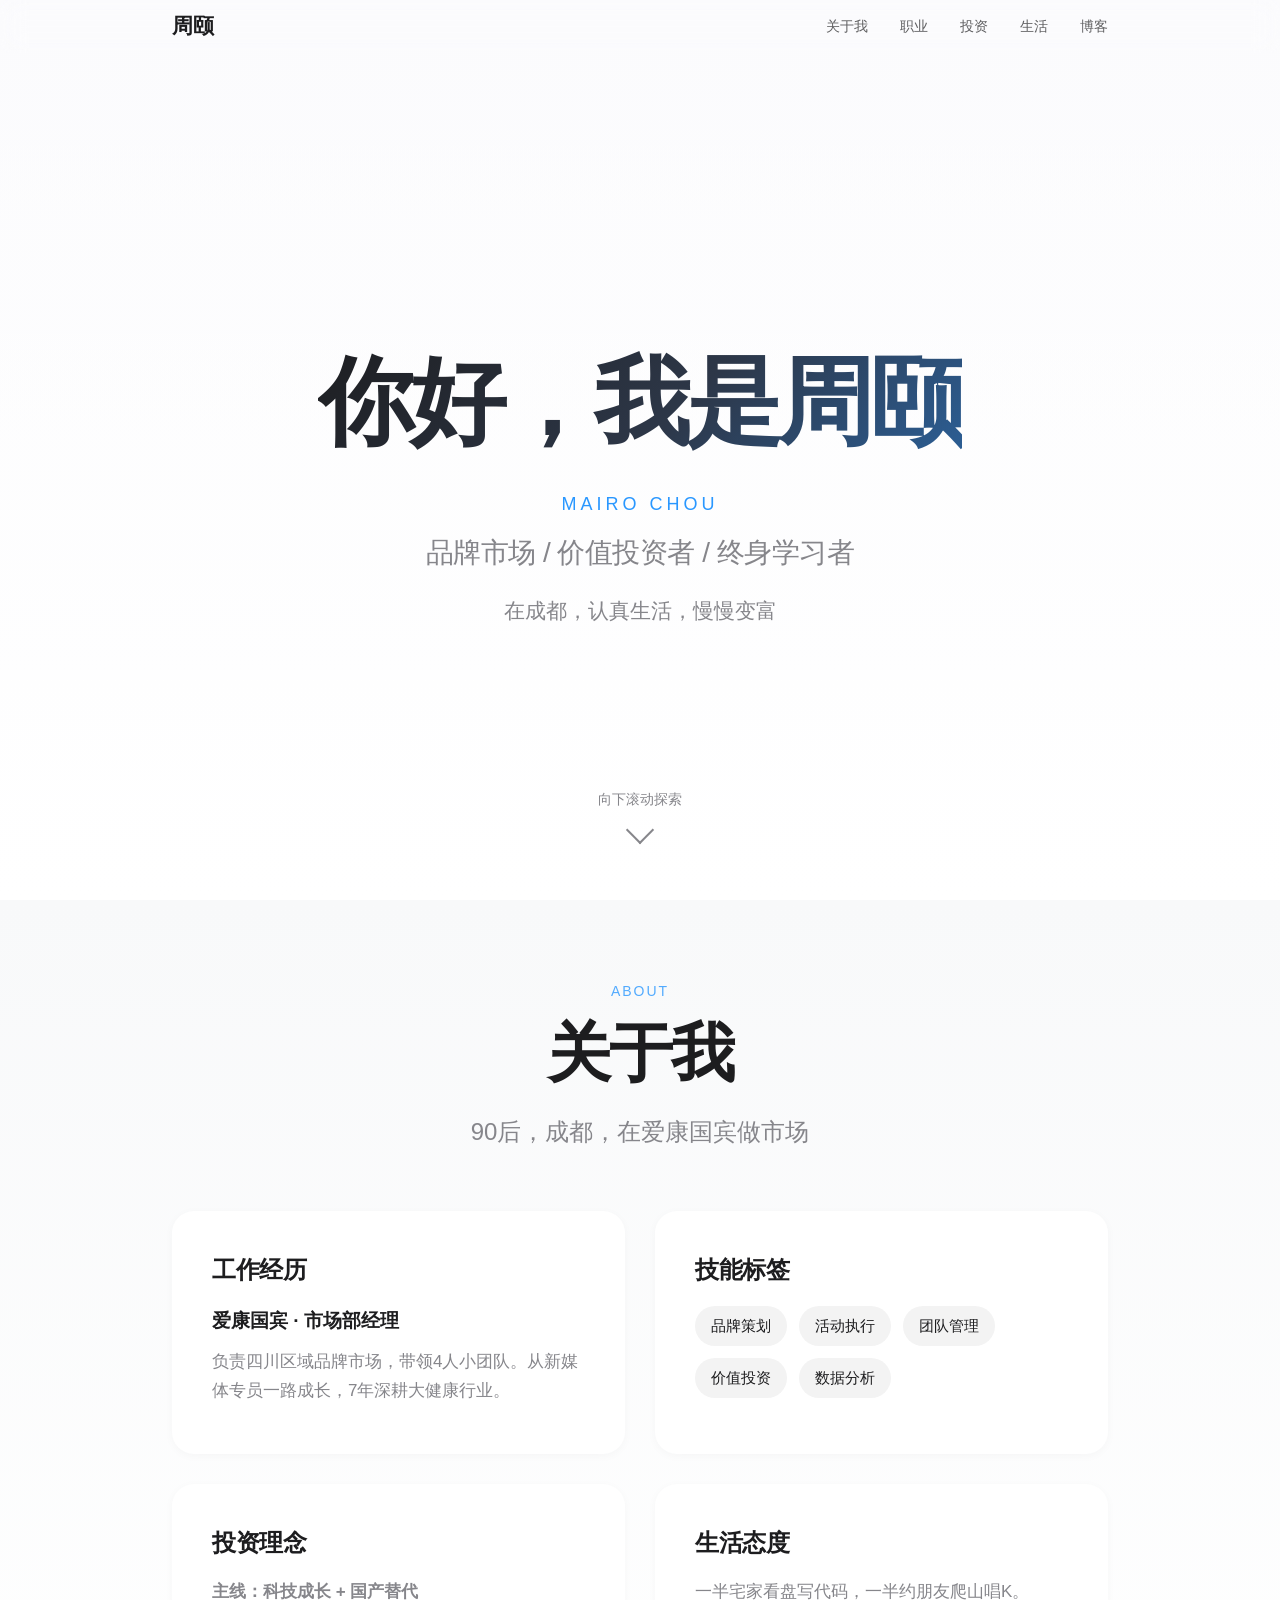
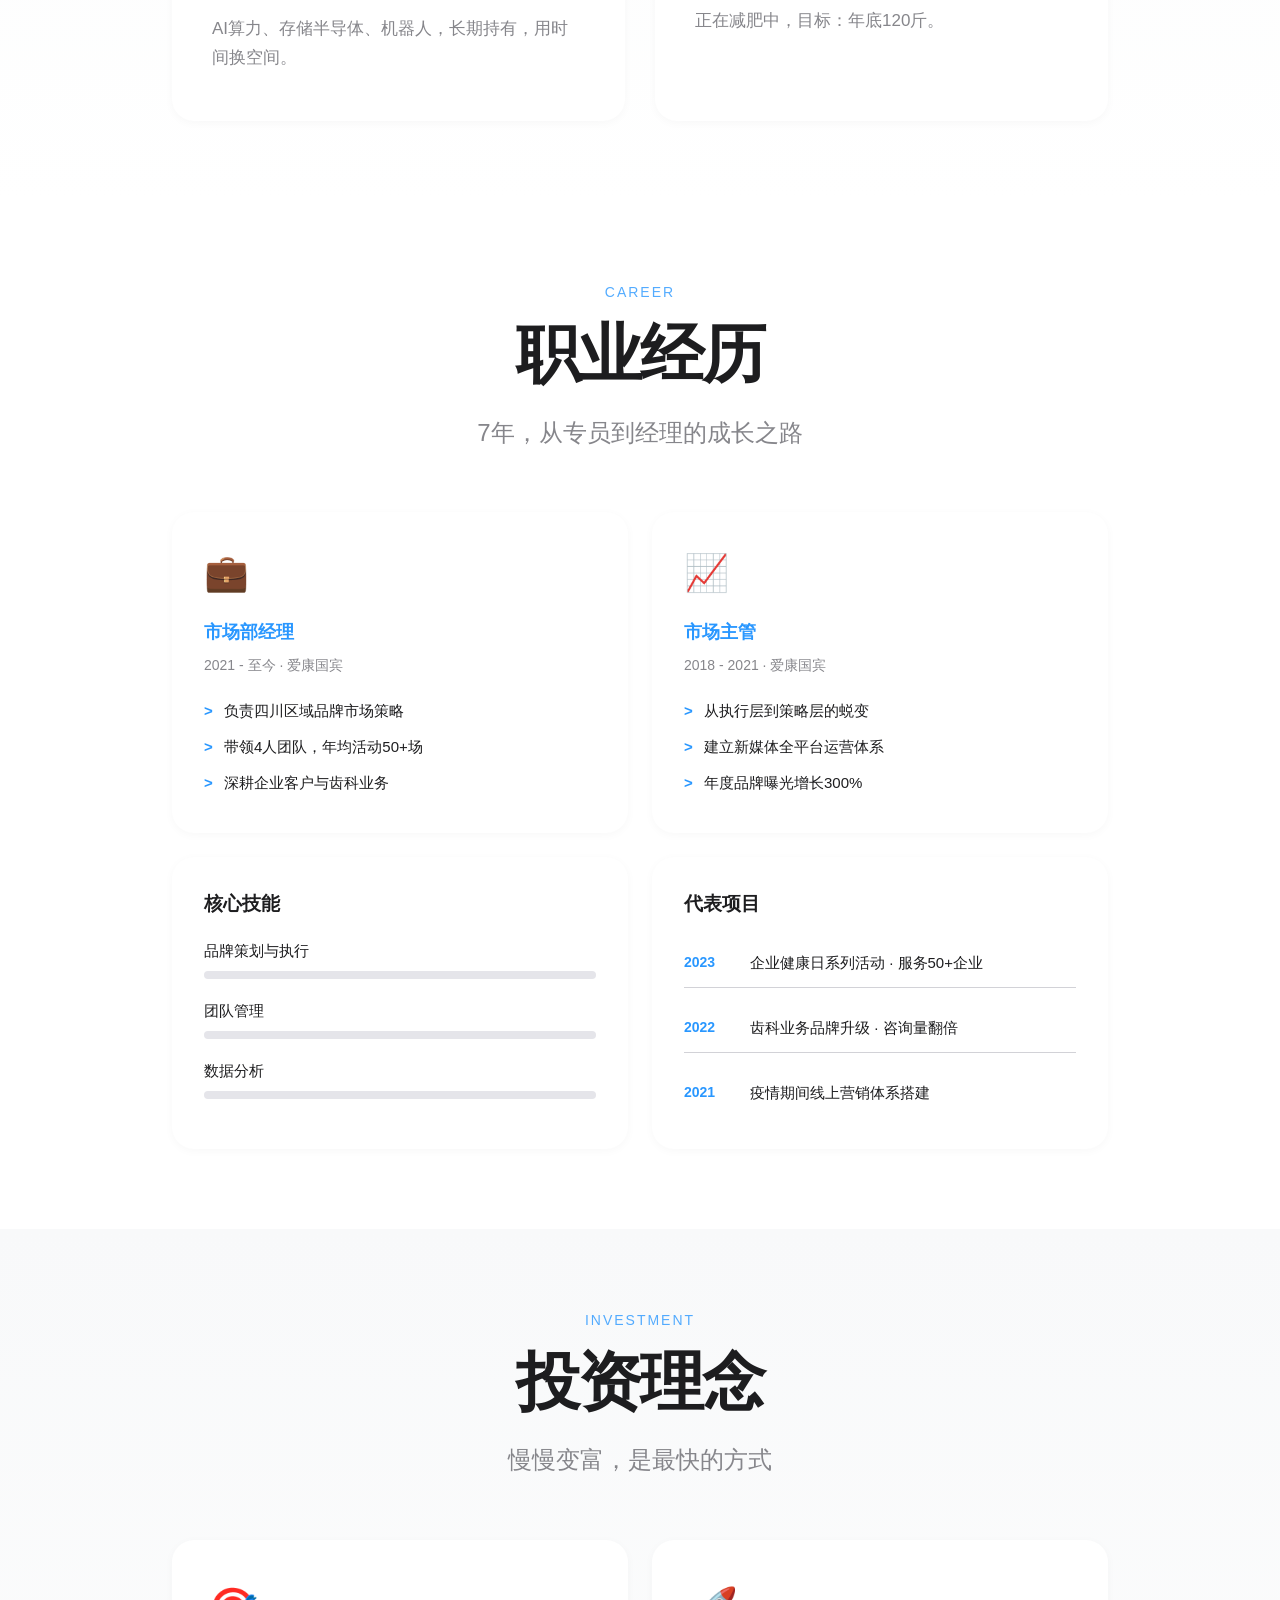
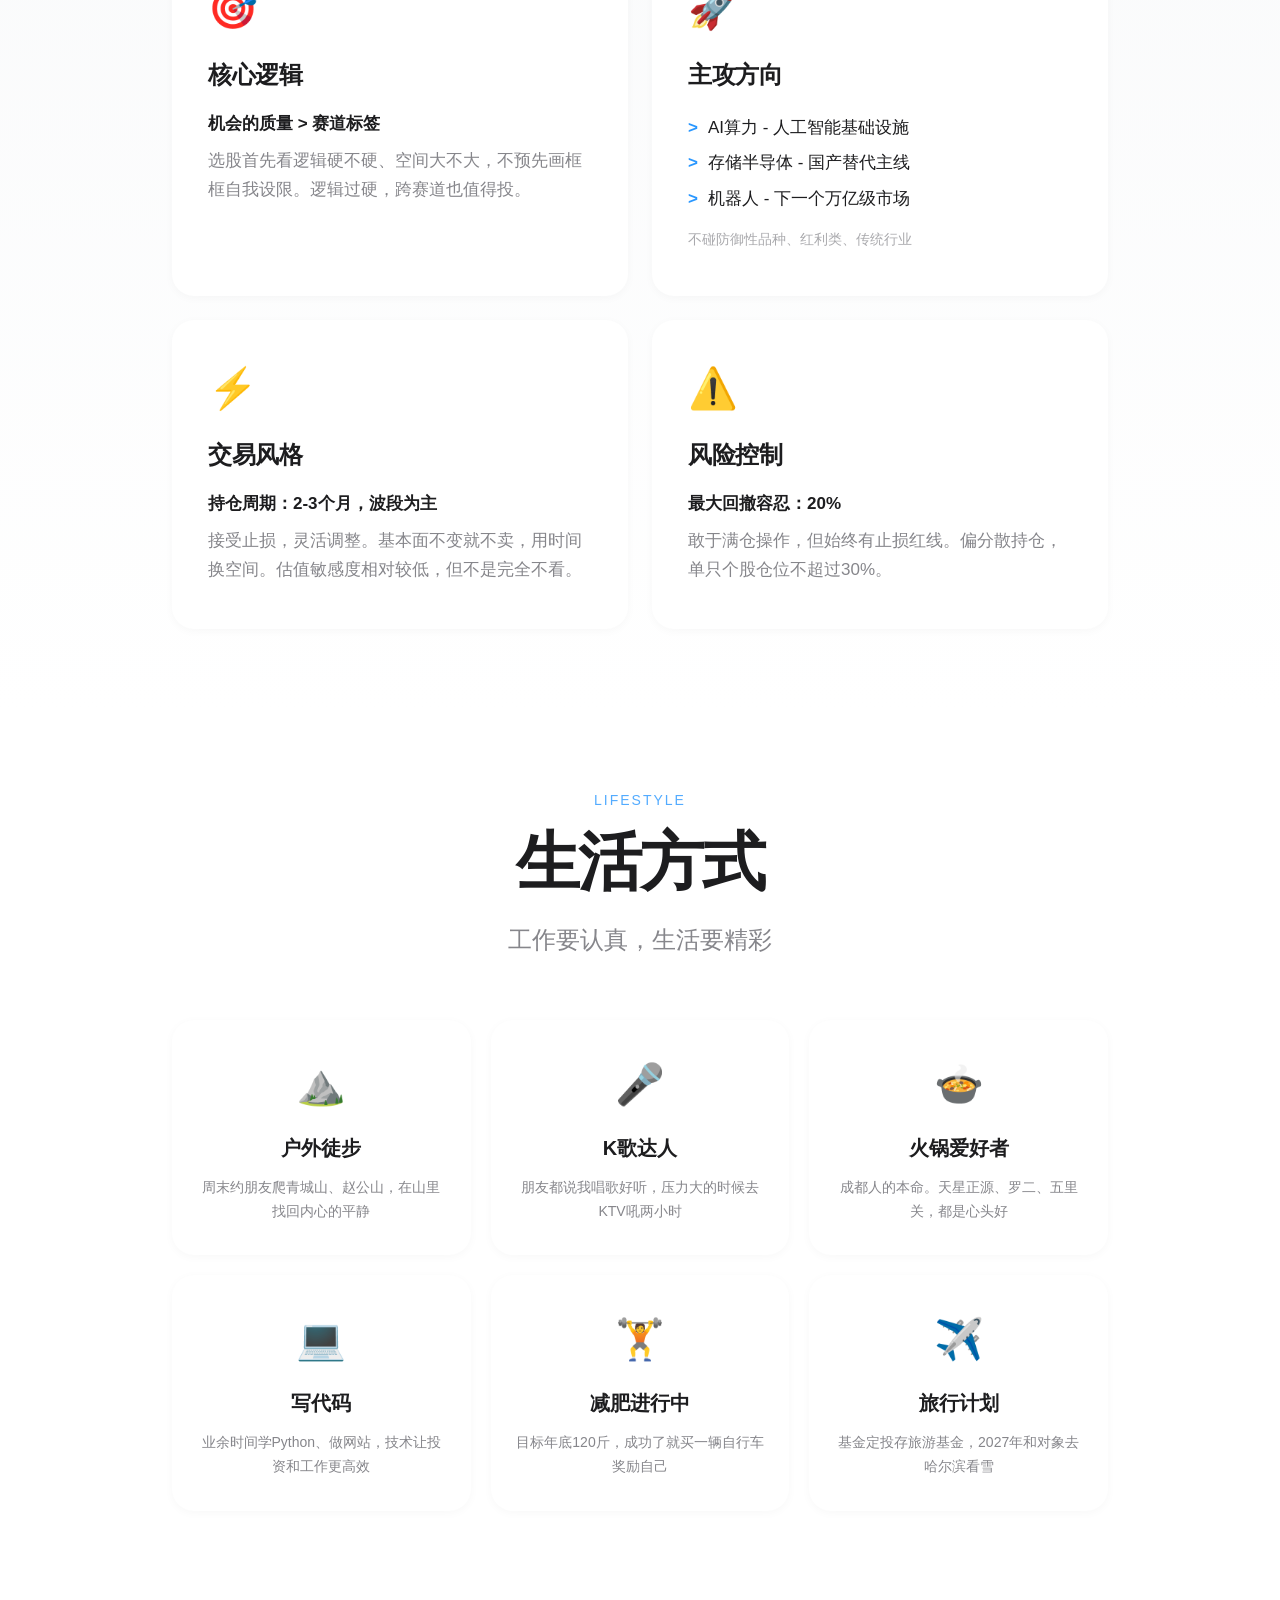
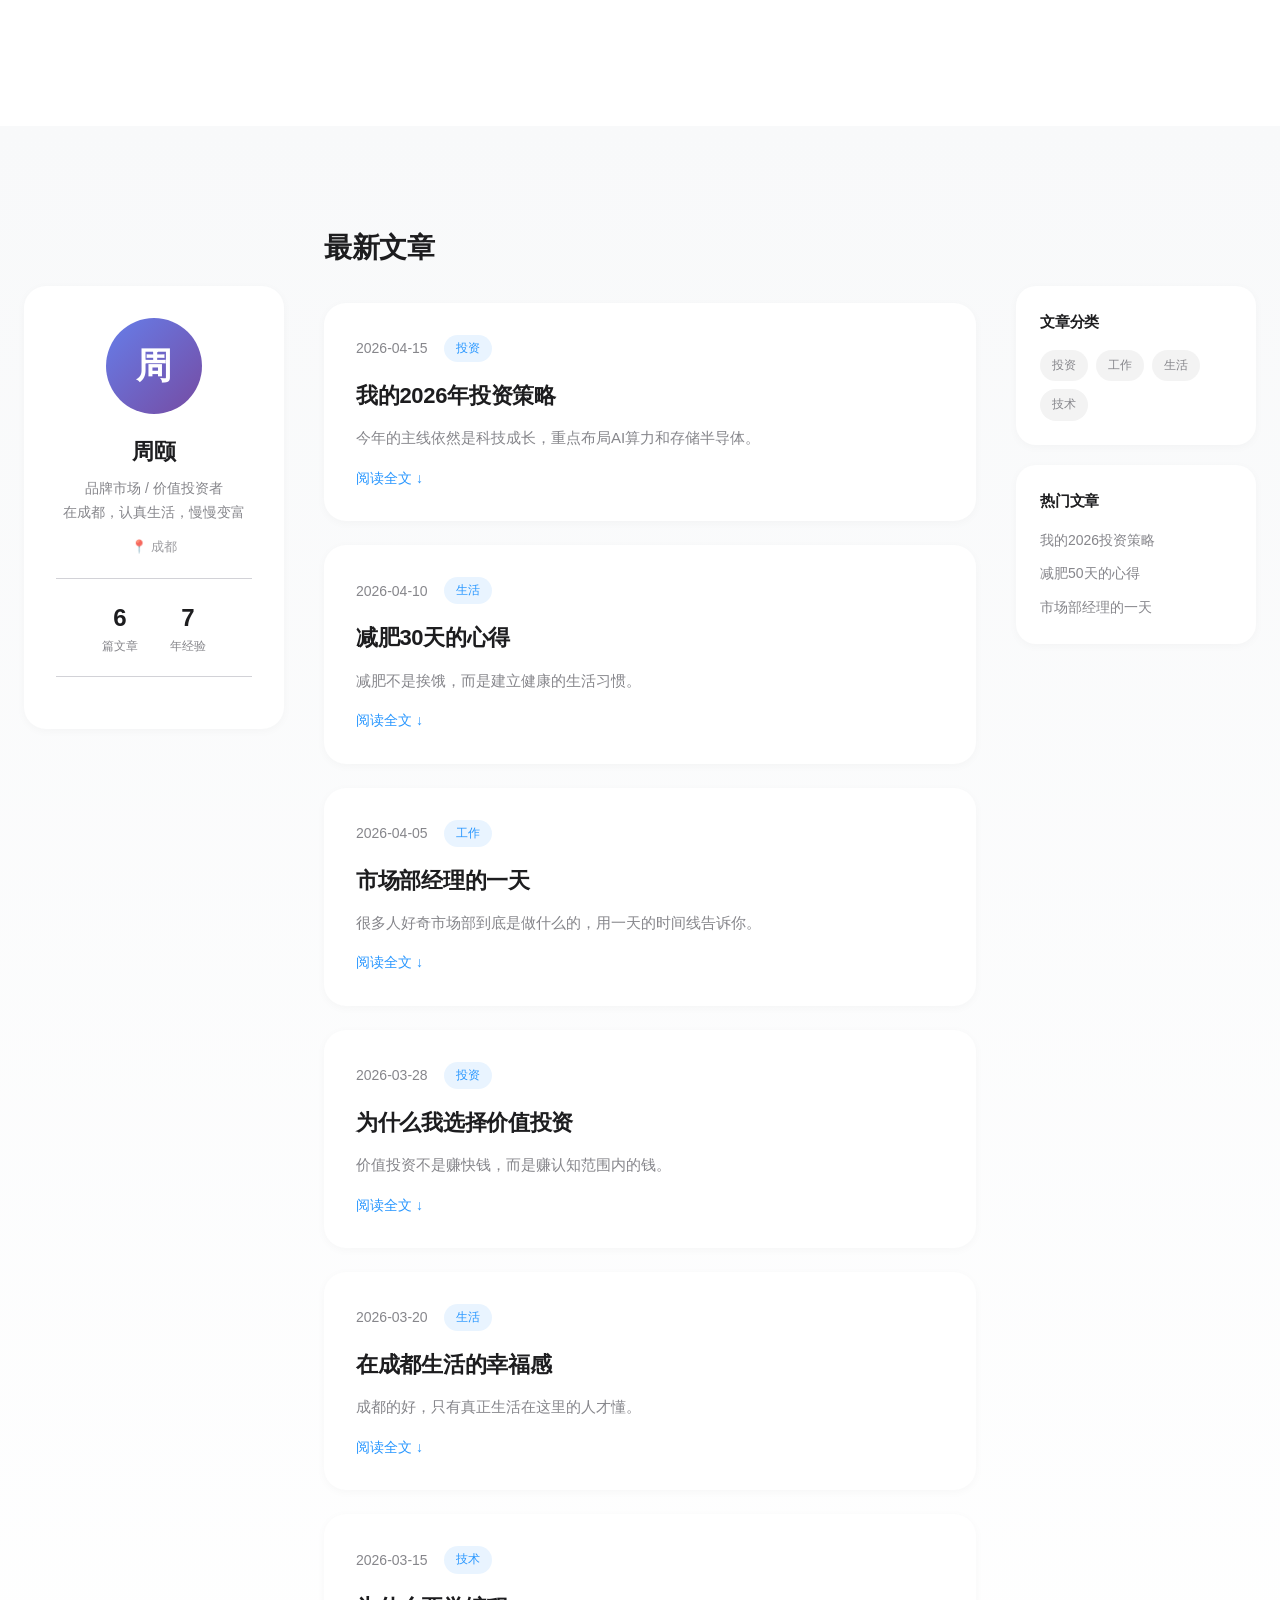
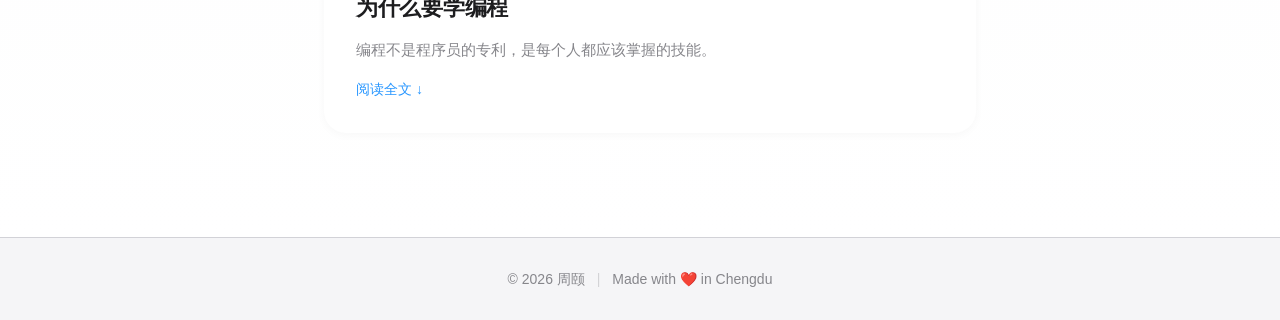
==== index.html @ 6ab20f6e "Add files via upload" ====
<!DOCTYPE html>
<html lang="zh-CN">
<head>
    <meta charset="UTF-8">
    <meta name="viewport" content="width=device-width, initial-scale=1.0">
    <title>周颐 - 个人网站</title>
    <link rel="stylesheet" href="style.css">
</head>
<body>

    <!-- 导航栏 -->
    <nav class="navbar">
        <div class="nav-container">
            <div class="logo">周颐</div>
            <ul class="nav-menu">
                <li><a href="#about" class="nav-link" data-target="about">关于我</a></li>
                <li><a href="#career" class="nav-link" data-target="career">职业</a></li>
                <li><a href="#investment" class="nav-link" data-target="investment">投资</a></li>
                <li><a href="#life" class="nav-link" data-target="life">生活</a></li>
                <li><a href="#blog" class="nav-link" data-target="blog">博客</a></li>
            </ul>
        </div>
    </nav>

    <!-- 第一屏：首页 -->
    <section id="hero" class="full-screen hero-screen">
        <div class="hero-background">
            <video autoplay muted loop playsinline class="hero-bg-video">
                <source src="hero-video.mp4" type="video/mp4">
            </video>
            <div class="hero-bg-overlay"></div>
        </div>
        <div class="hero-content">
            <h1 class="hero-title">你好，我是周颐</h1>
            <p class="hero-engname">Mairo Chou</p>
            <p class="hero-subtitle">品牌市场 / 价值投资者 / 终身学习者</p>
            <p class="hero-desc">在成都，认真生活，慢慢变富</p>
        </div>
        <div class="scroll-hint">
            <span>向下滚动探索</span>
            <div class="arrow"></div>
        </div>
    </section>

    <!-- 第二屏：关于我 -->
    <section id="about" class="full-screen about-screen">
        <div class="screen-container">
            <div class="section-header fade-in">
                <p class="section-engtitle">ABOUT</p>
                <h2 class="section-title">关于我</h2>
                <p class="section-subtitle">90后，成都，在爱康国宾做市场</p>
            </div>
            <div class="about-grid">
                <div class="about-card fade-in">
                    <h3>工作经历</h3>
                    <h4>爱康国宾 · 市场部经理</h4>
                    <p>负责四川区域品牌市场，带领4人小团队。从新媒体专员一路成长，7年深耕大健康行业。</p>
                </div>
                <div class="about-card fade-in">
                    <h3>技能标签</h3>
                    <div class="skill-tags">
                        <span class="skill-tag">品牌策划</span>
                        <span class="skill-tag">活动执行</span>
                        <span class="skill-tag">团队管理</span>
                        <span class="skill-tag">价值投资</span>
                        <span class="skill-tag">数据分析</span>
                    </div>
                </div>
                <div class="about-card fade-in">
                    <h3>投资理念</h3>
                    <p><strong>主线：科技成长 + 国产替代</strong></p>
                    <p>AI算力、存储半导体、机器人，长期持有，用时间换空间。</p>
                </div>
                <div class="about-card fade-in">
                    <h3>生活态度</h3>
                    <p>一半宅家看盘写代码，一半约朋友爬山唱K。<br>正在减肥中，目标：年底120斤。</p>
                </div>
            </div>
        </div>
    </section>

    <!-- 第三屏：职业 -->
    <section id="career" class="full-screen career-screen">
        <div class="screen-container">
            <div class="section-header fade-in">
                <p class="section-engtitle">CAREER</p>
                <h2 class="section-title">职业经历</h2>
                <p class="section-subtitle">7年，从专员到经理的成长之路</p>
            </div>
            <div class="career-grid">
                <div class="timeline-card fade-in">
                    <div class="timeline-icon">💼</div>
                    <div class="timeline-position">市场部经理</div>
                    <div class="timeline-date">2021 - 至今 · 爱康国宾</div>
                    <ul class="timeline-desc">
                        <li>负责四川区域品牌市场策略</li>
                        <li>带领4人团队，年均活动50+场</li>
                        <li>深耕企业客户与齿科业务</li>
                    </ul>
                </div>
                <div class="timeline-card fade-in">
                    <div class="timeline-icon">📈</div>
                    <div class="timeline-position">市场主管</div>
                    <div class="timeline-date">2018 - 2021 · 爱康国宾</div>
                    <ul class="timeline-desc">
                        <li>从执行层到策略层的蜕变</li>
                        <li>建立新媒体全平台运营体系</li>
                        <li>年度品牌曝光增长300%</li>
                    </ul>
                </div>
                <div class="skills-card fade-in">
                    <h3 style="margin-bottom:20px">核心技能</h3>
                    <div class="skill-items">
                        <div class="skill-item">
                            <span class="skill-name">品牌策划与执行</span>
                            <div class="skill-bar">
                                <div class="skill-progress" data-width="90%"></div>
                            </div>
                        </div>
                        <div class="skill-item">
                            <span class="skill-name">团队管理</span>
                            <div class="skill-bar">
                                <div class="skill-progress" data-width="85%"></div>
                            </div>
                        </div>
                        <div class="skill-item">
                            <span class="skill-name">数据分析</span>
                            <div class="skill-bar">
                                <div class="skill-progress" data-width="80%"></div>
                            </div>
                        </div>
                    </div>
                </div>
                <div class="works-card fade-in">
                    <h3 style="margin-bottom:20px">代表项目</h3>
                    <div class="work-items">
                        <div class="work-item">
                            <span class="work-year">2023</span>
                            <span class="work-name">企业健康日系列活动 · 服务50+企业</span>
                        </div>
                        <div class="work-item">
                            <span class="work-year">2022</span>
                            <span class="work-name">齿科业务品牌升级 · 咨询量翻倍</span>
                        </div>
                        <div class="work-item">
                            <span class="work-year">2021</span>
                            <span class="work-name">疫情期间线上营销体系搭建</span>
                        </div>
                    </div>
                </div>
            </div>
        </div>
    </section>

    <!-- 第四屏：投资理念 -->
    <section id="investment" class="full-screen investment-screen">
        <div class="screen-container">
            <div class="section-header fade-in">
                <p class="section-engtitle">INVESTMENT</p>
                <h2 class="section-title">投资理念</h2>
                <p class="section-subtitle">慢慢变富，是最快的方式</p>
            </div>
            <div class="investment-grid">
                <div class="invest-card fade-in">
                    <div class="invest-icon">🎯</div>
                    <h3>核心逻辑</h3>
                    <p><strong>机会的质量 > 赛道标签</strong></p>
                    <p>选股首先看逻辑硬不硬、空间大不大，不预先画框框自我设限。逻辑过硬，跨赛道也值得投。</p>
                </div>
                <div class="invest-card fade-in">
                    <div class="invest-icon">🚀</div>
                    <h3>主攻方向</h3>
                    <ul class="direction-list">
                        <li>AI算力 - 人工智能基础设施</li>
                        <li>存储半导体 - 国产替代主线</li>
                        <li>机器人 - 下一个万亿级市场</li>
                    </ul>
                    <p class="small-note">不碰防御性品种、红利类、传统行业</p>
                </div>
                <div class="invest-card fade-in">
                    <div class="invest-icon">⚡</div>
                    <h3>交易风格</h3>
                    <p><strong>持仓周期：2-3个月，波段为主</strong></p>
                    <p>接受止损，灵活调整。基本面不变就不卖，用时间换空间。估值敏感度相对较低，但不是完全不看。</p>
                </div>
                <div class="invest-card fade-in">
                    <div class="invest-icon">⚠️</div>
                    <h3>风险控制</h3>
                    <p><strong>最大回撤容忍：20%</strong></p>
                    <p>敢于满仓操作，但始终有止损红线。偏分散持仓，单只个股仓位不超过30%。</p>
                </div>
            </div>
        </div>
    </section>

    <!-- 第五屏：生活 -->
    <section id="life" class="full-screen life-screen">
        <div class="screen-container">
            <div class="section-header fade-in">
                <p class="section-engtitle">LIFESTYLE</p>
                <h2 class="section-title">生活方式</h2>
                <p class="section-subtitle">工作要认真，生活要精彩</p>
            </div>
            <div class="life-grid">
                <div class="life-card fade-in">
                    <div class="life-icon">⛰️</div>
                    <h3>户外徒步</h3>
                    <p>周末约朋友爬青城山、赵公山，在山里找回内心的平静</p>
                </div>
                <div class="life-card fade-in">
                    <div class="life-icon">🎤</div>
                    <h3>K歌达人</h3>
                    <p>朋友都说我唱歌好听，压力大的时候去KTV吼两小时</p>
                </div>
                <div class="life-card fade-in">
                    <div class="life-icon">🍲</div>
                    <h3>火锅爱好者</h3>
                    <p>成都人的本命。天星正源、罗二、五里关，都是心头好</p>
                </div>
                <div class="life-card fade-in">
                    <div class="life-icon">💻</div>
                    <h3>写代码</h3>
                    <p>业余时间学Python、做网站，技术让投资和工作更高效</p>
                </div>
                <div class="life-card fade-in">
                    <div class="life-icon">🏋️</div>
                    <h3>减肥进行中</h3>
                    <p>目标年底120斤，成功了就买一辆自行车奖励自己</p>
                </div>
                <div class="life-card fade-in">
                    <div class="life-icon">✈️</div>
                    <h3>旅行计划</h3>
                    <p>基金定投存旅游基金，2027年和对象去哈尔滨看雪</p>
                </div>
            </div>
            <div class="life-quote fade-in">
                <p>"慢慢变富，慢慢变好，是对人生最大的诚意。"</p>
            </div>
        </div>
    </section>

    <!-- 第六屏：博客 -->
    <section id="blog" class="full-screen blog-screen">
        <div class="blog-screen-container">
            <div class="blog-sidebar left">
                <div class="profile-card fade-in">
                    <div class="profile-avatar">
                        <div class="avatar-placeholder">周</div>
                    </div>
                    <h3 class="profile-name">周颐</h3>
                    <p class="profile-bio">品牌市场 / 价值投资者<br>在成都，认真生活，慢慢变富</p>
                    <p class="profile-location">📍 成都</p>
                    <div class="profile-stats">
                        <div class="stat-item">
                            <span class="stat-number">6</span>
                            <span class="stat-label">篇文章</span>
                        </div>
                        <div class="stat-item">
                            <span class="stat-number">7</span>
                            <span class="stat-label">年经验</span>
                        </div>
                    </div>
                </div>
            </div>
            <div class="blog-main">
                <div class="blog-header fade-in">
                    <h2 class="blog-title">最新文章</h2>
                </div>
            </div>
            <div class="blog-sidebar right">
                <div class="widget fade-in">
                    <h3 class="widget-title">文章分类</h3>
                    <div class="tag-cloud">
                        <span class="tag">投资</span>
                        <span class="tag">工作</span>
                        <span class="tag">生活</span>
                        <span class="tag">技术</span>
                    </div>
                </div>
                <div class="widget fade-in">
                    <h3 class="widget-title">热门文章</h3>
                    <ul class="widget-list">
                        <li><a href="#">我的2026投资策略</a></li>
                        <li><a href="#">减肥50天的心得</a></li>
                        <li><a href="#">市场部经理的一天</a></li>
                    </ul>
                </div>
            </div>
        </div>
    </section>

    <div class="back-to-top" onclick="window.scrollTo({top:0,behavior:'smooth'})" title="回到顶部">
        ↑
    </div>

    <footer class="footer">
        <div class="footer-content">
            <p>© 2026 周颐 <span class="footer-divider">|</span> Made with ❤️ in Chengdu</p>
        </div>
    </footer>

    <script src="script.js"></script>
</body>
</html>
---- style.css ----
/* ==========================================
   Apple Style Personal Website v1.2.0
   Design: Clean, Spacious, Sophisticated
   ========================================== */

:root {
    --primary: #1d1d1f;
    --secondary: #86868b;
    --accent: #2997ff;
    --bg: #fbfbfd;
    --card-bg: #ffffff;
    --border: #d2d2d7;
    
    --transition-fast: 0.4s;
    --transition-normal: 0.8s;
    --transition-slow: 1.2s;
    --ease-smooth: cubic-bezier(0.25, 0.1, 0.25, 1);
}

* {
    margin: 0;
    padding: 0;
    box-sizing: border-box;
}

html {
    scroll-behavior: smooth;
    scroll-snap-type: y mandatory;
}

html, body {
    scroll-padding: 0;
    overscroll-behavior-y: none;
}

body {
    font-family: -apple-system, BlinkMacSystemFont, 'SF Pro Display', 'Segoe UI', 'PingFang SC', sans-serif;
    background: var(--bg);
    color: var(--primary);
    line-height: 1.6;
    -webkit-font-smoothing: antialiased;
    -moz-osx-font-smoothing: grayscale;
    text-rendering: optimizeLegibility;
}

.full-screen {
    min-height: 100vh;
    width: 100%;
    scroll-snap-align: start;
    scroll-snap-stop: always;
    display: flex;
    align-items: center;
    justify-content: center;
    position: relative;
    padding: 60px 0;
    box-sizing: border-box;
    overflow: hidden;
}

.screen-container {
    max-width: 980px;
    width: 100%;
    padding: 20px 22px;
    box-sizing: border-box;
}

.section-header {
    text-align: center;
    margin-bottom: 60px;
}

.section-title {
    font-size: 64px;
    font-weight: 700;
    letter-spacing: -2px;
    margin-bottom: 8px;
}

.section-subtitle {
    font-size: 24px;
    color: var(--secondary);
    font-weight: 400;
    margin-bottom: 6px;
}

.section-engtitle {
    font-size: 14px;
    color: var(--accent);
    font-weight: 500;
    letter-spacing: 2px;
    text-transform: uppercase;
    opacity: 0.8;
}

.navbar {
    position: fixed;
    top: 0;
    left: 0;
    right: 0;
    z-index: 1000;
    background: rgba(255, 255, 255, 0.04);
    backdrop-filter: saturate(120%) blur(12px);
    border-bottom: 1px solid rgba(255, 255, 255, 0.08);
    transition: background var(--transition-normal) var(--ease-smooth),
                border-color var(--transition-normal) var(--ease-smooth);
}

.navbar.scrolled {
    background: rgba(251, 251, 253, 0.6);
    border-bottom: 1px solid rgba(0, 0, 0, 0.06);
}

.nav-container {
    max-width: 980px;
    margin: 0 auto;
    padding: 0 22px;
    height: 52px;
    display: flex;
    justify-content: space-between;
    align-items: center;
}

.logo {
    font-size: 21px;
    font-weight: 700;
    color: var(--primary);
    letter-spacing: -0.5px;
    cursor: pointer;
    transition: opacity var(--transition-fast);
}

.logo:hover {
    opacity: 0.7;
}

.nav-menu {
    display: flex;
    list-style: none;
    gap: 32px;
}

.nav-menu a {
    text-decoration: none;
    color: var(--primary);
    font-size: 14px;
    font-weight: 400;
    opacity: 0.7;
    transition: opacity var(--transition-fast) var(--ease-smooth),
                color var(--transition-normal) var(--ease-smooth);
}

.nav-menu a:hover {
    opacity: 1;
}

.nav-menu a.nav-link.active {
    color: var(--accent);
    font-weight: 600;
    opacity: 1;
}

.back-to-top {
    position: fixed;
    bottom: 30px;
    right: 30px;
    width: 50px;
    height: 50px;
    background: rgba(0, 0, 0, 0.7);
    backdrop-filter: blur(10px);
    border-radius: 50%;
    display: flex;
    align-items: center;
    justify-content: center;
    color: white;
    font-size: 20px;
    cursor: pointer;
    z-index: 9999;
    opacity: 0;
    transform: translateY(20px);
    transition: all var(--transition-normal) var(--ease-smooth);
    box-shadow: 0 4px 20px rgba(0, 0, 0, 0.2);
    -webkit-tap-highlight-color: transparent;
}

.back-to-top.visible {
    opacity: 1;
    transform: translateY(0);
}

.back-to-top:hover {
    background: var(--accent);
    transform: translateY(-4px);
    box-shadow: 0 8px 30px rgba(41, 151, 255, 0.4);
}

.back-to-top:active {
    transform: translateY(0) scale(0.95);
}

.hero-screen {
    background: linear-gradient(180deg, #fbfbfd 0%, #ffffff 100%);
    position: relative;
    overflow: hidden;
    min-height: 100vh;
    padding: 0;
}

.hero-background {
    position: absolute;
    top: 0;
    left: 0;
    right: 0;
    bottom: 0;
    z-index: 0;
    overflow: hidden;
}

.hero-bg-video {
    width: 100%;
    height: 100%;
    object-fit: cover;
    opacity: 0.15;
}

.hero-bg-overlay {
    position: absolute;
    top: 0;
    left: 0;
    width: 100%;
    height: 100%;
    background: linear-gradient(180deg, rgba(251,251,253,0.1) 0%, rgba(255,255,255,0.5) 100%);
}

.hero-content {
    text-align: center;
    z-index: 1;
    padding-top: 52px;
}

.navbar {
    animation: fadeInDown 1.2s ease-out 0.2s both;
}

.hero-title {
    font-size: 96px;
    font-weight: 700;
    letter-spacing: -4px;
    margin-bottom: 12px;
    background: linear-gradient(135deg, 
        #1d1d1f 0%, #2d3748 14%, #2b6cb0 28%, #3182ce 42%,
        #2b878c 57%, #2c5282 71%, #553c9a 85%, #1d1d1f 100%
    );
    background-size: 400% 400%;
    -webkit-background-clip: text;
    -webkit-text-fill-color: transparent;
    background-clip: text;
    animation: gradientFlow 12s ease-in-out infinite, fadeInUp 1.5s ease-out 0.5s both;
}

@keyframes gradientFlow {
    0% { background-position: 0% 50%; }
    25% { background-position: 50% 50%; }
    50% { background-position: 100% 50%; }
    75% { background-position: 50% 50%; }
    100% { background-position: 0% 50%; }
}

@keyframes fadeInDown {
    from { opacity: 0; transform: translateY(-20px); }
    to { opacity: 1; transform: translateY(0); }
}

@keyframes fadeInUp {
    from { opacity: 0; transform: translateY(40px); }
    to { opacity: 1; transform: translateY(0); }
}

@keyframes fadeIn {
    from { opacity: 0; }
    to { opacity: 1; }
}

.hero-engname {
    font-size: 18px;
    font-weight: 500;
    color: var(--accent);
    letter-spacing: 4px;
    text-transform: uppercase;
    margin-bottom: 12px;
    opacity: 0.9;
    animation: fadeInUp 1.5s ease-out 0.7s both;
}

.hero-subtitle {
    font-size: 28px;
    font-weight: 400;
    color: var(--secondary);
    margin-bottom: 18px;
    letter-spacing: -0.5px;
    animation: fadeInUp 1.5s ease-out 0.9s both;
}

.hero-desc {
    font-size: 21px;
    color: var(--secondary);
    font-weight: 300;
    animation: fadeInUp 1.5s ease-out 1.3s both;
}

.scroll-hint {
    position: absolute;
    bottom: 60px;
    left: 50%;
    transform: translateX(-50%);
    text-align: center;
    color: var(--secondary);
    font-size: 14px;
    animation: bounce 2s infinite 2.5s, fadeIn 1.5s ease-out 2s both;
    cursor: pointer;
    -webkit-tap-highlight-color: transparent;
}

.scroll-hint:active {
    transform: translateX(-50%) scale(0.95);
}

.arrow {
    width: 20px;
    height: 20px;
    border-right: 2px solid var(--secondary);
    border-bottom: 2px solid var(--secondary);
    transform: rotate(45deg);
    margin: 10px auto 0;
}

@keyframes bounce {
    0%, 20%, 50%, 80%, 100% { transform: translateX(-50%) translateY(0); }
    40% { transform: translateX(-50%) translateY(-10px); }
    60% { transform: translateX(-50%) translateY(-5px); }
}

.about-screen {
    background: linear-gradient(180deg, #f8f9fa 0%, #ffffff 100%);
}

.about-grid {
    display: grid;
    grid-template-columns: repeat(2, 1fr);
    gap: 30px;
}

.about-card {
    background: #ffffff;
    padding: 40px;
    border-radius: 22px;
    box-shadow: 0 2px 10px rgba(0, 0, 0, 0.03);
    transition: transform var(--transition-normal) var(--ease-smooth),
                box-shadow var(--transition-normal) var(--ease-smooth);
}

.about-card:hover {
    transform: translateY(-8px);
    box-shadow: 0 24px 60px rgba(0, 0, 0, 0.12);
}

.about-card h3 {
    font-size: 24px;
    font-weight: 700;
    margin-bottom: 16px;
    letter-spacing: -0.5px;
}

.about-card h4 {
    font-size: 19px;
    font-weight: 600;
    margin-bottom: 12px;
    color: var(--primary);
}

.about-card p {
    font-size: 17px;
    color: var(--secondary);
    line-height: 1.7;
    margin-bottom: 8px;
}

.skill-tags {
    display: flex;
    flex-wrap: wrap;
    gap: 12px;
    margin-top: 8px;
}

.skill-tag {
    background: rgba(29, 29, 31, 0.05);
    color: var(--primary);
    padding: 8px 16px;
    border-radius: 20px;
    font-size: 15px;
    font-weight: 500;
    transition: all var(--transition-fast) var(--ease-smooth);
}

.skill-tag:hover {
    background: rgba(29, 29, 31, 0.1);
    transform: translateY(-2px);
}

.career-screen {
    background: #ffffff;
}

.career-grid {
    display: grid;
    grid-template-columns: 1fr 1fr;
    gap: 24px;
}

.timeline-card, .skills-card, .works-card {
    background: #ffffff;
    padding: 32px;
    border-radius: 22px;
    box-shadow: 0 2px 10px rgba(0, 0, 0, 0.03);
    transition: transform var(--transition-normal) var(--ease-smooth),
                box-shadow var(--transition-normal) var(--ease-smooth);
}

.timeline-card:hover, .skills-card:hover, .works-card:hover {
    transform: translateY(-8px);
    box-shadow: 0 24px 60px rgba(0, 0, 0, 0.12);
}

.timeline-icon {
    font-size: 36px;
    margin-bottom: 16px;
}

.timeline-position {
    font-size: 18px;
    font-weight: 600;
    color: var(--accent);
    margin-bottom: 8px;
}

.timeline-date {
    font-size: 14px;
    color: var(--secondary);
    margin-bottom: 16px;
}

.timeline-desc {
    list-style: none;
    padding: 0;
}

.timeline-desc li {
    padding: 6px 0;
    padding-left: 20px;
    position: relative;
    font-size: 15px;
    color: var(--primary);
}

.timeline-desc li::before {
    content: '>';
    color: var(--accent);
    position: absolute;
    left: 0;
    font-weight: bold;
}

.skill-items {
    display: flex;
    flex-direction: column;
    gap: 20px;
}

.skill-item {
    display: flex;
    flex-direction: column;
    gap: 8px;
}

.skill-name {
    font-size: 15px;
    font-weight: 500;
    color: var(--primary);
}

.skill-bar {
    height: 8px;
    background: #e5e5ea;
    border-radius: 4px;
    overflow: hidden;
}

.skill-progress {
    height: 100%;
    width: 0 !important;
    background: linear-gradient(90deg, #667eea 0%, #764ba2 100%);
    border-radius: 4px;
    transition: width 1.5s cubic-bezier(0.25, 0.1, 0.25, 1);
}

.work-items {
    display: flex;
    flex-direction: column;
    gap: 16px;
}

.work-item {
    display: flex;
    align-items: center;
    gap: 16px;
    padding: 12px 0;
    border-bottom: 1px solid var(--border);
}

.work-item:last-child {
    border-bottom: none;
}

.work-year {
    font-size: 14px;
    font-weight: 600;
    color: var(--accent);
    min-width: 50px;
}

.work-name {
    font-size: 15px;
    color: var(--primary);
    margin: 0;
}

.investment-screen {
    background: linear-gradient(180deg, #f8f9fa 0%, #ffffff 100%);
}

.investment-grid {
    display: grid;
    grid-template-columns: repeat(2, 1fr);
    gap: 24px;
}

.invest-card {
    background: #ffffff;
    padding: 36px;
    border-radius: 22px;
    box-shadow: 0 2px 10px rgba(0, 0, 0, 0.03);
    transition: transform var(--transition-normal) var(--ease-smooth),
                box-shadow var(--transition-normal) var(--ease-smooth);
}

.invest-card:hover {
    transform: translateY(-8px);
    box-shadow: 0 24px 60px rgba(0, 0, 0, 0.12);
}

.invest-icon {
    font-size: 40px;
    margin-bottom: 16px;
}

.invest-card h3 {
    font-size: 24px;
    font-weight: 700;
    margin-bottom: 16px;
    letter-spacing: -0.5px;
}

.invest-card p {
    font-size: 17px;
    color: var(--secondary);
    line-height: 1.7;
    margin-bottom: 8px;
}

.invest-card strong {
    color: var(--primary);
    font-weight: 600;
}

.direction-list {
    list-style: none;
    margin: 12px 0;
}

.direction-list li {
    font-size: 17px;
    color: var(--primary);
    font-weight: 500;
    padding: 4px 0;
    padding-left: 20px;
    position: relative;
}

.direction-list li::before {
    content: '>';
    color: var(--accent);
    font-weight: 700;
    position: absolute;
    left: 0;
}

.small-note {
    font-size: 14px !important;
    color: var(--secondary) !important;
    opacity: 0.7;
    margin-top: 12px;
}

.life-screen {
    background: #ffffff;
}

.life-grid {
    display: grid;
    grid-template-columns: repeat(3, 1fr);
    gap: 20px;
    margin-bottom: 40px;
}

.life-card {
    background: #ffffff;
    padding: 32px 24px;
    border-radius: 22px;
    text-align: center;
    box-shadow: 0 2px 10px rgba(0, 0, 0, 0.03);
    transition: transform var(--transition-normal) var(--ease-smooth),
                box-shadow var(--transition-normal) var(--ease-smooth);
}

.life-card:hover {
    transform: translateY(-8px);
    box-shadow: 0 24px 60px rgba(0, 0, 0, 0.12);
}

.life-icon {
    font-size: 40px;
    margin-bottom: 16px;
}

.life-card h3 {
    font-size: 20px;
    font-weight: 600;
    margin-bottom: 12px;
    color: var(--primary);
}

.life-card p {
    font-size: 14px;
    color: var(--secondary);
    line-height: 1.7;
    margin: 0;
}

.life-quote {
    text-align: center;
    padding: 40px 0 20px;
}

.life-quote p {
    font-size: 22px;
    font-weight: 500;
    color: var(--secondary);
    font-style: italic;
    margin: 0;
}

.blog-screen {
    background: linear-gradient(180deg, #f8f9fa 0%, #ffffff 100%);
    padding: 80px 0;
    align-items: flex-start;
}

.blog-screen-container {
    max-width: 1280px;
    width: 100%;
    padding: 0 24px;
    display: grid;
    grid-template-columns: 260px 1fr 240px;
    gap: 40px;
    margin-top: 20px;
}

.blog-sidebar {
    position: sticky;
    top: 80px;
    height: fit-content;
}

.profile-card {
    background: #ffffff;
    padding: 32px;
    border-radius: 22px;
    box-shadow: 0 2px 10px rgba(0, 0, 0, 0.03);
    text-align: center;
    transition: transform var(--transition-normal) var(--ease-smooth),
                box-shadow var(--transition-normal) var(--ease-smooth);
}

.profile-card:hover {
    transform: translateY(-8px);
    box-shadow: 0 24px 60px rgba(0, 0, 0, 0.12);
}

.profile-avatar {
    margin-bottom: 20px;
}

.avatar-placeholder {
    width: 96px;
    height: 96px;
    border-radius: 50%;
    background: linear-gradient(135deg, #667eea 0%, #764ba2 100%);
    display: flex;
    align-items: center;
    justify-content: center;
    color: white;
    font-size: 36px;
    font-weight: 700;
    margin: 0 auto;
}

.profile-name {
    font-size: 22px;
    font-weight: 700;
    margin-bottom: 8px;
    color: var(--primary);
}

.profile-bio {
    font-size: 14px;
    color: var(--secondary);
    line-height: 1.7;
    margin-bottom: 12px;
}

.profile-location {
    font-size: 13px;
    color: var(--secondary);
    opacity: 0.8;
    margin-bottom: 20px;
}

.profile-stats {
    display: flex;
    justify-content: center;
    gap: 32px;
    padding: 20px 0;
    border-top: 1px solid var(--border);
    border-bottom: 1px solid var(--border);
    margin-bottom: 20px;
}

.stat-item {
    display: flex;
    flex-direction: column;
}

.stat-number {
    font-size: 24px;
    font-weight: 700;
    color: var(--primary);
}

.stat-label {
    font-size: 12px;
    color: var(--secondary);
}

.profile-social {
    display: flex;
    justify-content: center;
    gap: 16px;
}

.social-link {
    font-size: 13px;
    color: var(--accent);
    text-decoration: none;
    font-weight: 500;
    transition: opacity var(--transition-fast);
}

.social-link:hover {
    opacity: 0.7;
}

.blog-main {
    min-width: 0;
}

.blog-header {
    margin-bottom: 32px;
}

.blog-title {
    font-size: 28px;
    font-weight: 700;
    color: var(--primary);
    letter-spacing: -0.5px;
}

.post-card {
    background: #ffffff;
    padding: 32px;
    border-radius: 22px;
    margin-bottom: 24px;
    box-shadow: 0 2px 10px rgba(0, 0, 0, 0.03);
    transition: transform var(--transition-normal) var(--ease-smooth),
                box-shadow var(--transition-normal) var(--ease-smooth);
    cursor: pointer;
    overflow: hidden;
    user-select: none;
    -webkit-tap-highlight-color: transparent;
}

.post-card:hover {
    transform: translateY(-8px);
    box-shadow: 0 24px 60px rgba(0, 0, 0, 0.12);
}

.post-card:active {
    transform: translateY(-4px) scale(0.99);
}

.post-meta {
    display: flex;
    align-items: center;
    gap: 16px;
    margin-bottom: 16px;
}

.post-date {
    font-size: 14px;
    color: var(--secondary);
    margin-bottom: 0;
}

.post-tag {
    font-size: 12px;
    color: var(--accent);
    background: rgba(41, 151, 255, 0.1);
    padding: 4px 12px;
    border-radius: 20px;
    font-weight: 500;
}

.post-card .post-title {
    font-size: 22px;
    font-weight: 700;
    margin-bottom: 12px;
    letter-spacing: -0.3px;
    color: var(--primary);
    transition: color var(--transition-fast);
}

.post-card:hover .post-title {
    color: var(--accent);
}

.post-excerpt {
    font-size: 15px;
    color: var(--secondary);
    line-height: 1.7;
    margin-bottom: 16px;
}

.post-read-more {
    font-size: 14px;
    color: var(--accent);
    font-weight: 500;
    transition: transform var(--transition-fast);
}

.post-card:hover .post-read-more {
    transform: translateX(4px);
}

.post-full-content {
    max-height: 0;
    opacity: 0;
    overflow: hidden;
    transition: all 0.5s cubic-bezier(0.25, 0.1, 0.25, 1);
    margin-top: 0;
    padding-top: 0;
    border-top: 1px solid transparent;
}

.post-card.expanded .post-full-content {
    max-height: 5000px;
    opacity: 1;
    margin-top: 20px;
    padding-top: 20px;
    border-top: 1px solid var(--border);
}

.post-full-content p {
    font-size: 16px;
    line-height: 1.8;
    color: var(--primary);
    margin-bottom: 16px;
}

.post-full-content p:last-child {
    margin-bottom: 0;
}

.post-card.expanded .post-read-more span {
    transform: none;
}

.post-card.expanded .post-read-more span::before {
    content: 'Collapse ';
}

.post-card.expanded .post-read-more span::after {
    content: ' ^';
}

.widget {
    background: #ffffff;
    padding: 24px;
    border-radius: 20px;
    margin-bottom: 20px;
    box-shadow: 0 2px 10px rgba(0, 0, 0, 0.03);
    transition: transform var(--transition-normal) var(--ease-smooth),
                box-shadow var(--transition-normal) var(--ease-smooth);
}

.widget:hover {
    transform: translateY(-4px);
    box-shadow: 0 12px 30px rgba(0, 0, 0, 0.08);
}

.widget-title {
    font-size: 15px;
    font-weight: 600;
    color: var(--primary);
    margin-bottom: 16px;
    letter-spacing: -0.2px;
}

.widget-list {
    list-style: none;
}

.widget-list li {
    margin-bottom: 10px;
}

.widget-list li:last-child {
    margin-bottom: 0;
}

.widget-list a {
    font-size: 14px;
    color: var(--secondary);
    text-decoration: none;
    line-height: 1.7;
    transition: color var(--transition-fast);
    display: block;
}

.widget-list a:hover {
    color: var(--accent);
}

.tag-cloud {
    display: flex;
    flex-wrap: wrap;
    gap: 8px;
}

.tag-cloud .tag {
    font-size: 12px;
    color: var(--secondary);
    background: rgba(29, 29, 31, 0.05);
    padding: 6px 12px;
    border-radius: 20px;
    transition: all var(--transition-fast) var(--ease-smooth);
    cursor: pointer;
}

.tag-cloud .tag:hover {
    color: var(--accent);
    background: rgba(41, 151, 255, 0.1);
    transform: translateY(-2px);
}

.tag-cloud .tag.active {
    color: white;
    background: var(--accent);
}

.tag-cloud .tag.active:hover {
    color: white;
    transform: translateY(-2px);
}

.footer {
    background: #f5f5f7;
    padding: 30px 0;
    text-align: center;
    border-top: 1px solid var(--border);
}

.footer-content p {
    font-size: 14px;
    color: var(--secondary);
    margin: 0;
}

.footer-divider {
    margin: 0 8px;
    opacity: 0.3;
}

.fade-in {
    opacity: 0;
    transform: translateY(50px);
    transition: opacity var(--transition-slow) var(--ease-smooth),
                transform var(--transition-slow) var(--ease-smooth);
}

.fade-in.visible {
    opacity: 1;
    transform: translateY(0);
}

.blog-toast {
    position: fixed;
    top: 80px;
    left: 50%;
    transform: translateX(-50%);
    padding: 12px 24px;
    background: rgba(0, 0, 0, 0.8);
    backdrop-filter: blur(10px);
    color: white;
    border-radius: 12px;
    font-size: 14px;
    z-index: 99999;
    transition: all 0.3s var(--ease-smooth);
}

.comments-section {
    margin-top: 32px;
    padding-top: 24px;
    border-top: 1px solid var(--border);
}

.comments-header {
    display: flex;
    justify-content: space-between;
    align-items: center;
    margin-bottom: 20px;
}

.comments-title {
    font-size: 18px;
    font-weight: 600;
    color: var(--primary);
}

.comments-count {
    font-size: 14px;
    color: var(--secondary);
}

.comments-list {
    margin-bottom: 28px;
}

.comment-item {
    padding: 16px 0;
    border-bottom: 1px solid rgba(0, 0, 0, 0.05);
}

.comment-item:last-child {
    border-bottom: none;
}

.comment-header {
    display: flex;
    justify-content: space-between;
    align-items: center;
    margin-bottom: 8px;
}

.comment-nickname {
    font-size: 15px;
    font-weight: 600;
    color: var(--primary);
}

.comment-date {
    font-size: 12px;
    color: var(--secondary);
}

.comment-content {
    font-size: 14px;
    color: var(--primary);
    line-height: 1.7;
}

.comment-form-title {
    font-size: 16px;
    font-weight: 600;
    margin-bottom: 16px;
    color: var(--primary);
}

.comment-form-row {
    display: grid;
    grid-template-columns: 1fr 2fr;
    gap: 12px;
    margin-bottom: 12px;
}

.comment-input {
    width: 100%;
    padding: 10px 14px;
    border: 1px solid var(--border);
    border-radius: 10px;
    font-size: 14px;
    font-family: inherit;
    transition: all 0.3s ease;
    background: white;
}

.comment-input:focus {
    outline: none;
    border-color: var(--accent);
    box-shadow: 0 0 0 3px rgba(41, 151, 255, 0.1);
}

.comment-textarea {
    min-height: 80px;
    resize: vertical;
    line-height: 1.6;
}

.comment-submit {
    text-align: right;
}

.btn-comment {
    background: var(--accent);
    color: white;
    border: none;
    padding: 10px 20px;
    border-radius: 10px;
    font-size: 14px;
    font-weight: 500;
    cursor: pointer;
    transition: all 0.3s ease;
    font-family: inherit;
}

.btn-comment:hover {
    background: #0077ed;
    transform: translateY(-2px);
}

.empty-comments {
    text-align: center;
    padding: 30px 0;
    color: var(--secondary);
    font-size: 14px;
}

@media (min-width: 1440px) {
    .hero-title { font-size: 96px; }
    .section-title { font-size: 72px; }
    .blog-screen-container { max-width: 1400px; gap: 50px; }
}

@media (max-width: 1200px) {
    .hero-title { font-size: 84px; }
    .section-title { font-size: 56px; }
}

@media (max-width: 1024px) {
    .hero-title { font-size: 72px; }
    .hero-subtitle { font-size: 24px; }
    .section-title { font-size: 48px; }
    .section-subtitle { font-size: 21px; }
    .blog-screen-container {
        grid-template-columns: 240px 1fr;
        gap: 32px;
    }
    .blog-sidebar.right { display: none; }
    
    .investment-grid, .about-grid, .career-grid { gap: 20px; }
    .invest-card, .about-card, .timeline-card, .skills-card, .works-card { padding: 28px; }
    .life-grid { grid-template-columns: repeat(2, 1fr); }
}

@media (max-width: 768px) {
    html { scroll-snap-type: none; }
    .full-screen {
        min-height: auto;
        padding: 60px 0;
    }
    .hero-screen { min-height: 100vh; }
    
    .hero-title { font-size: 56px; }
    .hero-subtitle { font-size: 20px; }
    .hero-desc { font-size: 16px; }
    .section-title { font-size: 40px; }
    .section-subtitle { font-size: 18px; }
    
    .about-grid, .investment-grid, .career-grid { grid-template-columns: 1fr; }
    .life-grid { grid-template-columns: repeat(2, 1fr); }
    
    .blog-screen-container {
        grid-template-columns: 1fr;
        gap: 24px;
    }
    .blog-sidebar { position: static; }
    .blog-sidebar.left { order: 2; }
    .blog-main { order: 1; }
    
    .nav-menu { gap: 20px; }
    .nav-menu a { font-size: 12px; }
    
    .invest-card, .about-card, .post-card { padding: 24px; }
    
    .back-to-top {
        bottom: 20px;
        right: 20px;
        width: 44px;
        height: 44px;
        font-size: 18px;
    }
}

@media (max-width: 576px) {
    .hero-title { font-size: 44px; }
    .hero-subtitle { font-size: 18px; }
    .section-title { font-size: 32px; }
    .section-subtitle { font-size: 16px; }
    .section-engtitle { font-size: 12px; }
    .section-header { margin-bottom: 32px; }
    
    .logo { font-size: 18px; }
    .nav-menu { gap: 16px; }
    
    .life-grid { grid-template-columns: 1fr; }
    
    .invest-card, .about-card, .post-card {
        padding: 20px;
        border-radius: 18px;
    }
    .invest-card h3, .about-card h3 { font-size: 20px; }
    .post-card .post-title { font-size: 19px; }
}

@media (max-width: 400px) {
    .hero-title { font-size: 36px; }
    .hero-subtitle { font-size: 16px; }
    .section-title { font-size: 28px; }
    
    .nav-container { padding: 0 16px; }
    .nav-menu { gap: 12px; }
    .nav-menu a { font-size: 11px; }
    
    .screen-container, .blog-screen-container { padding: 0 16px; }
}
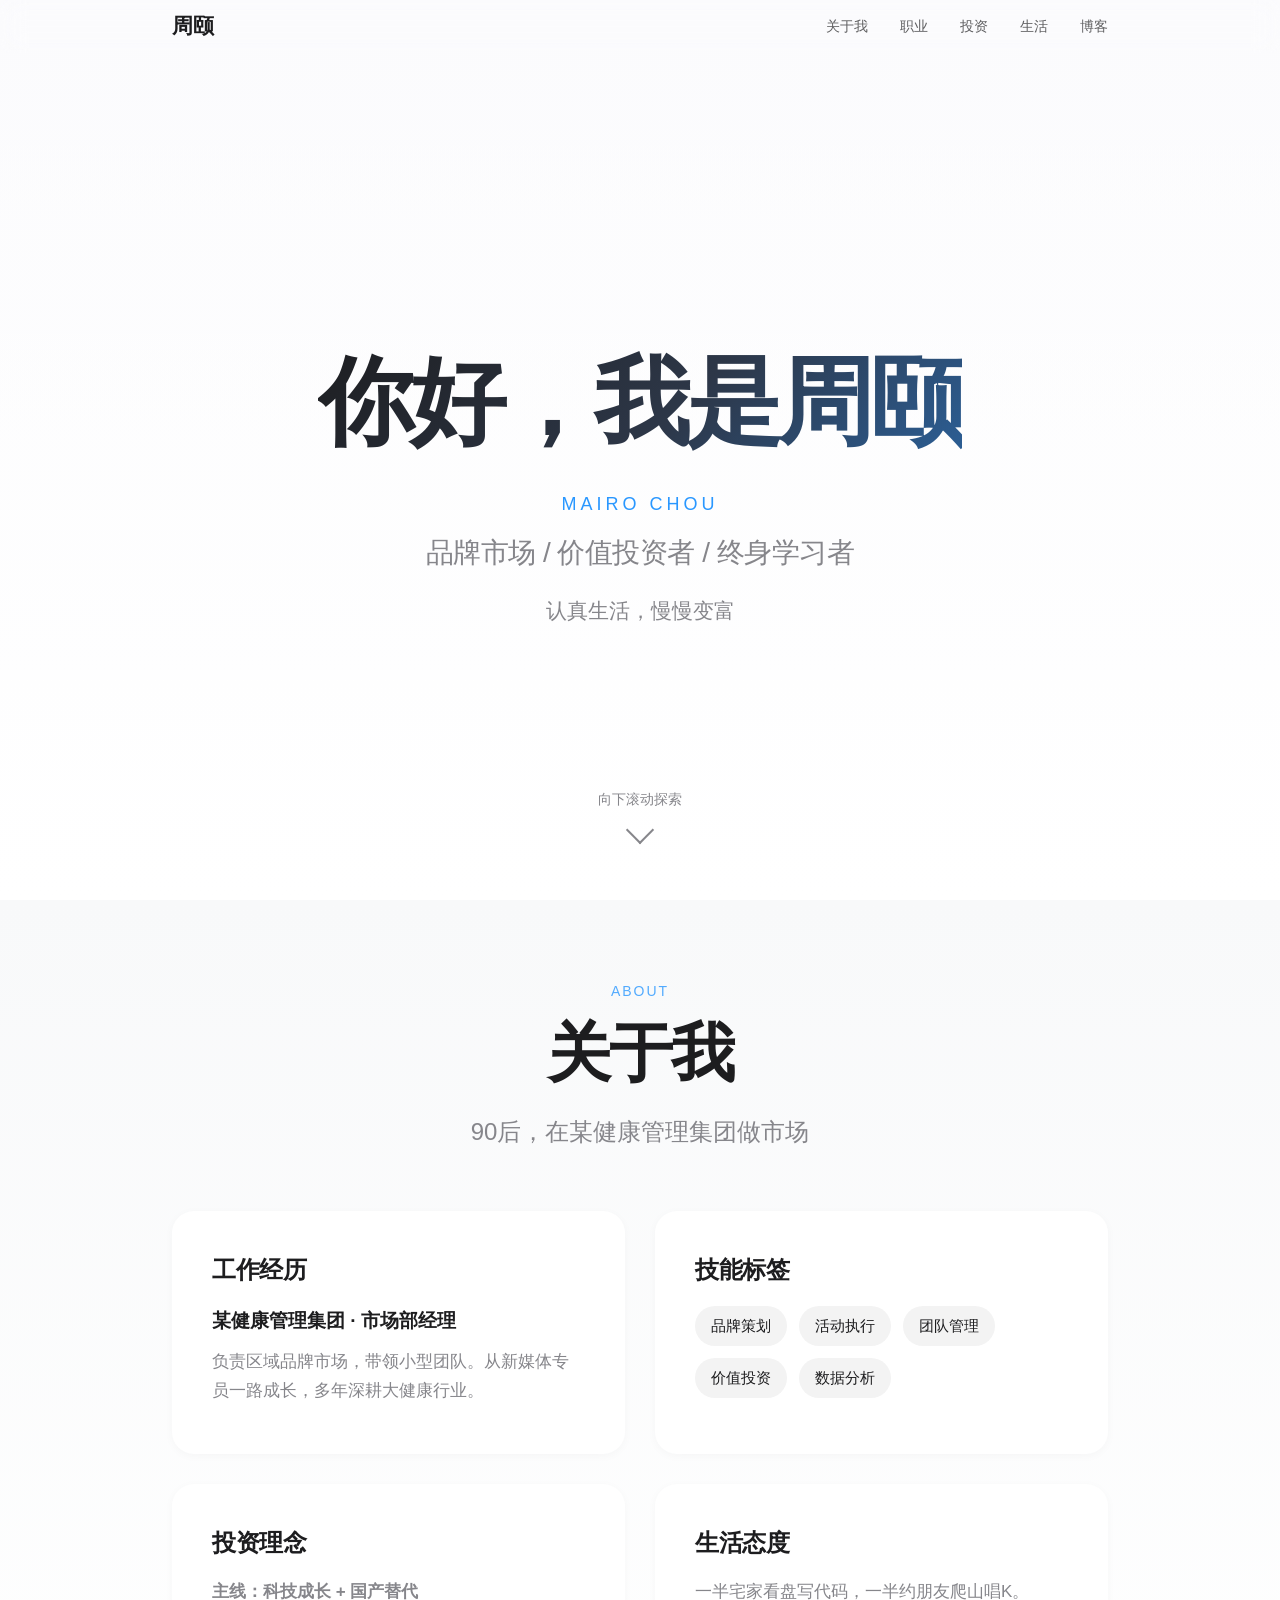
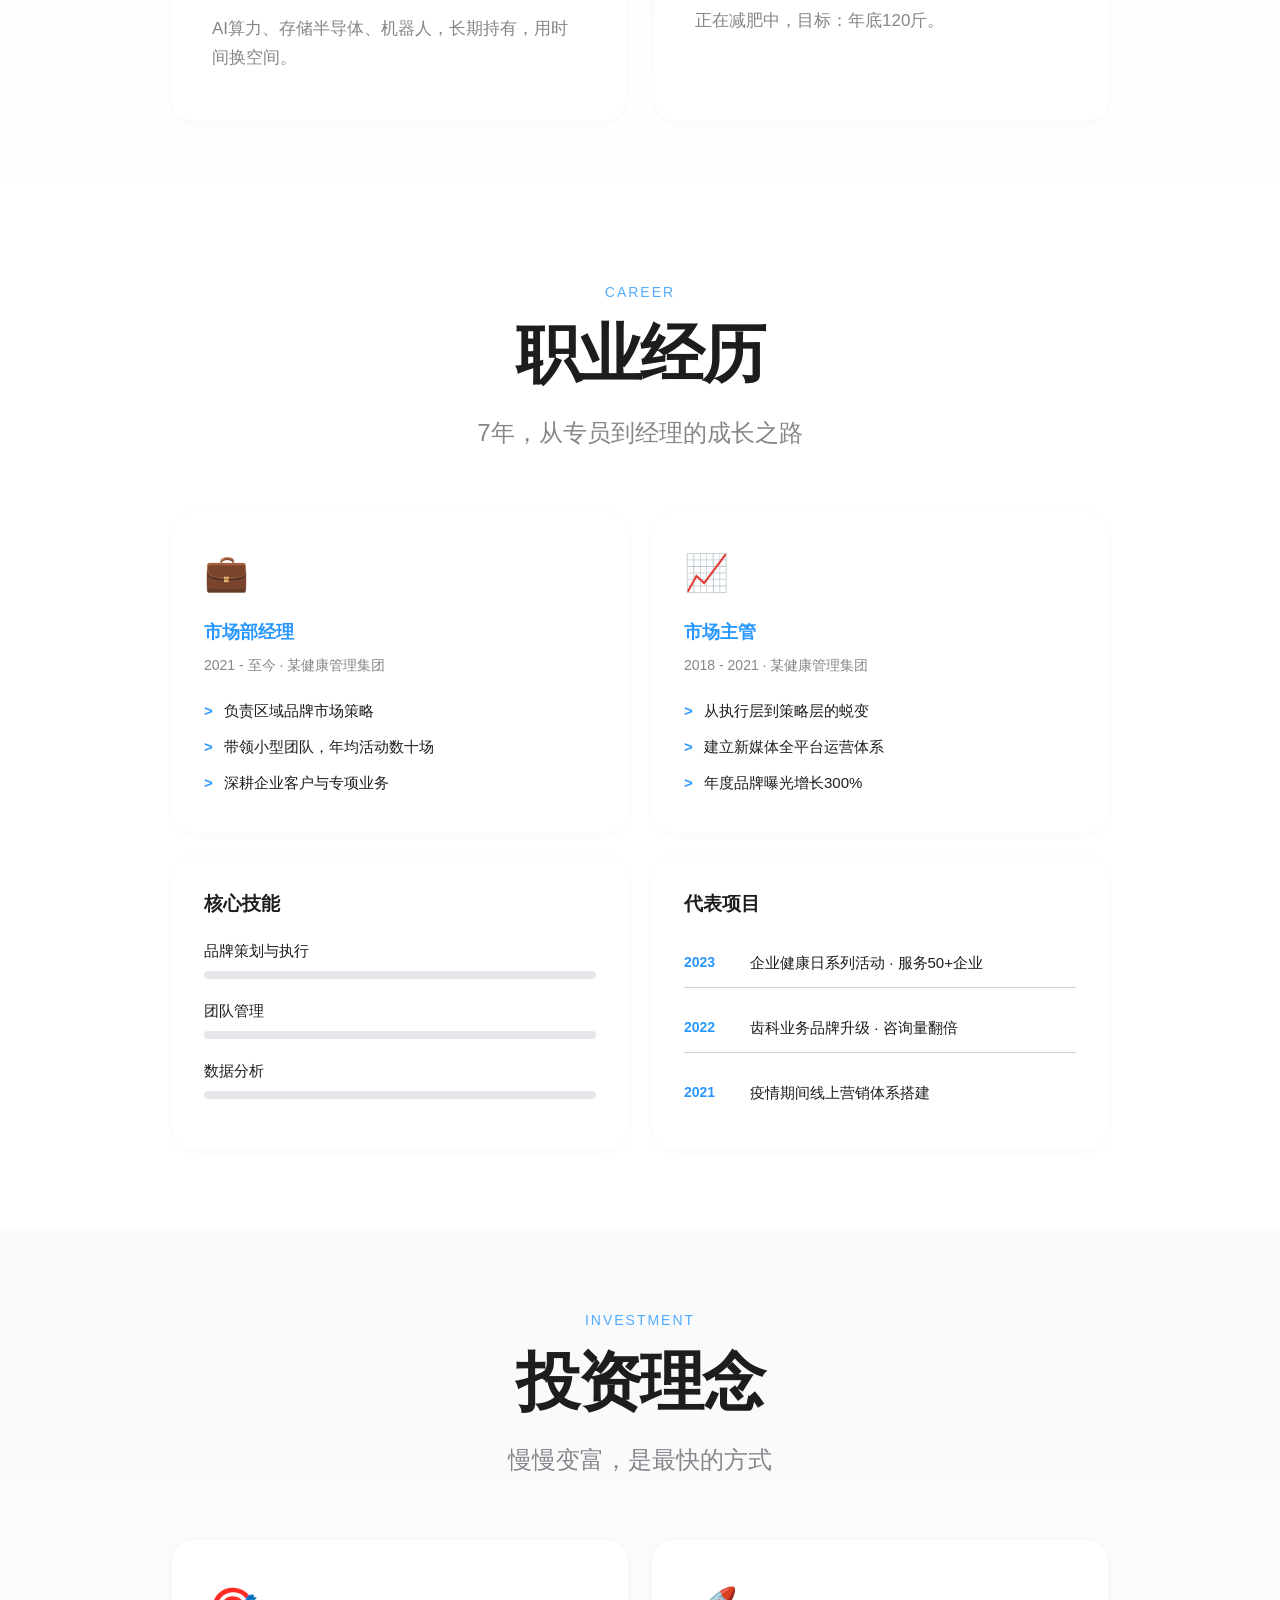
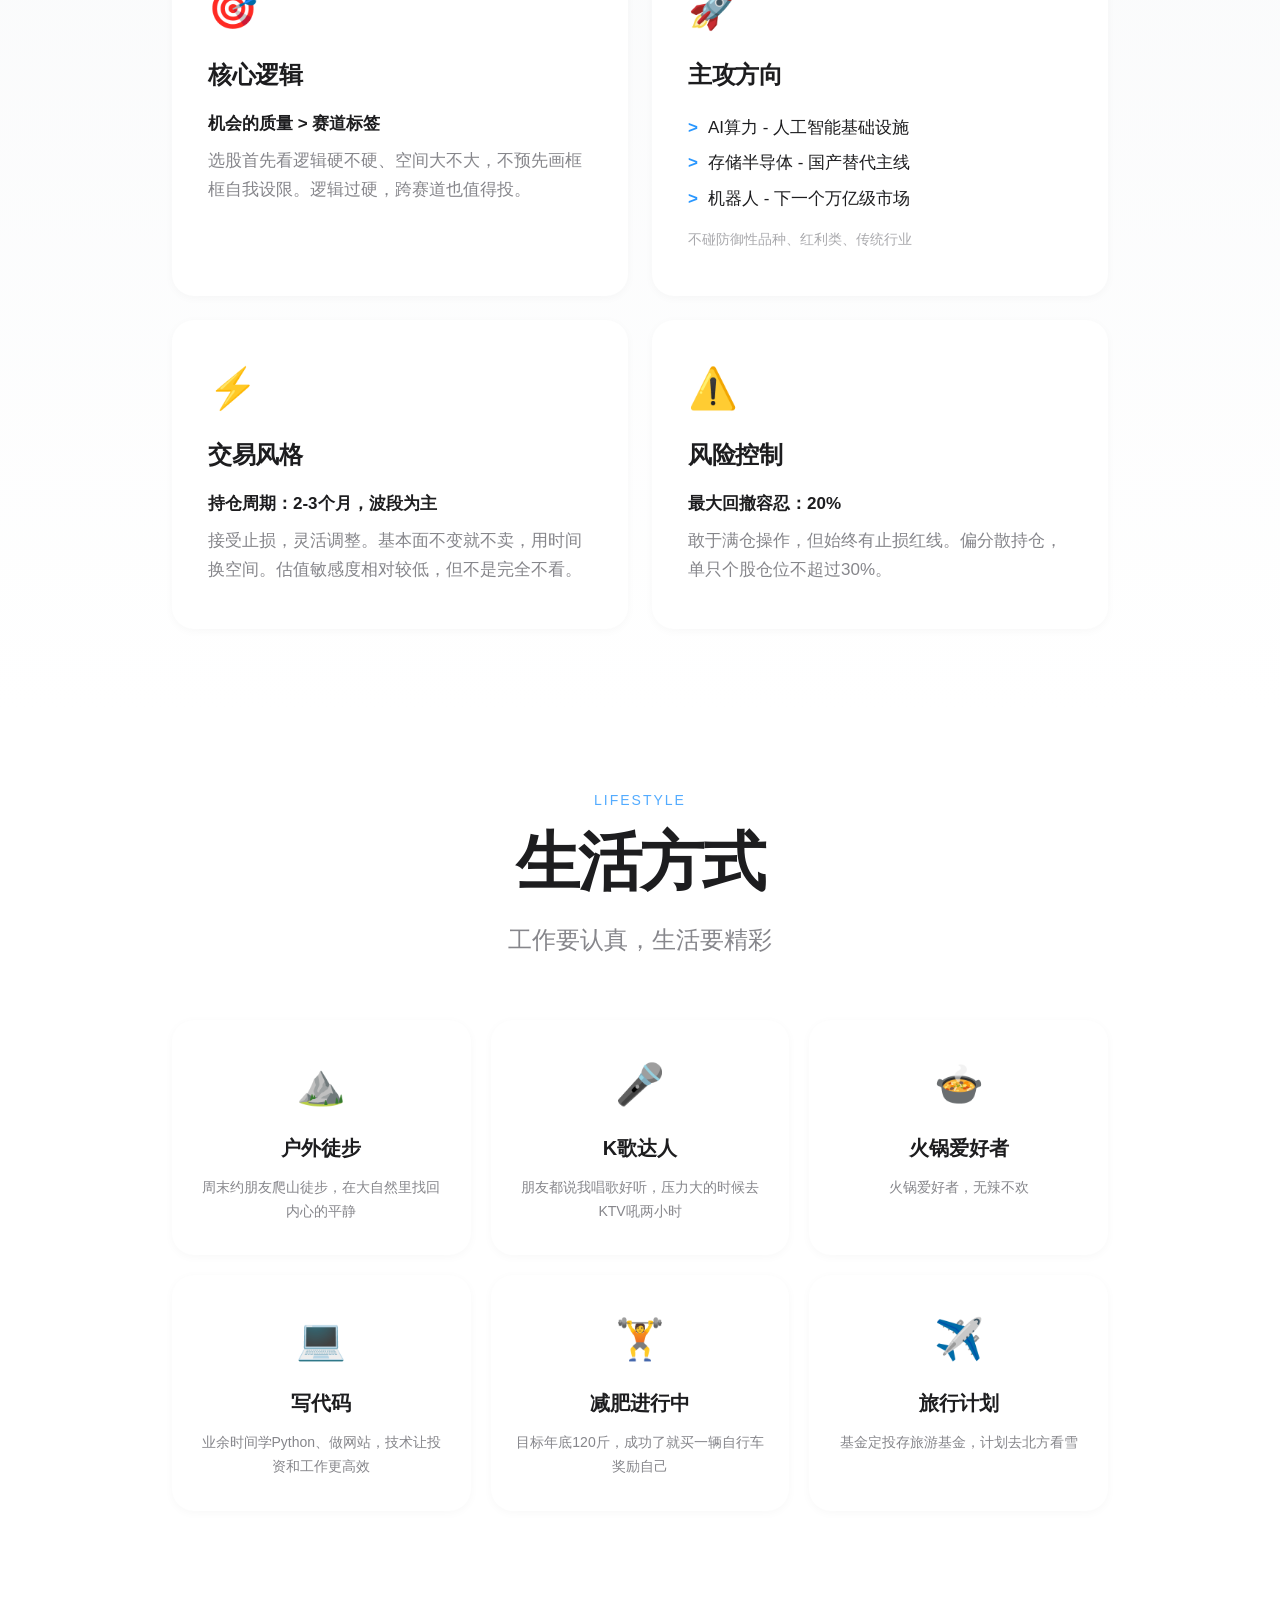
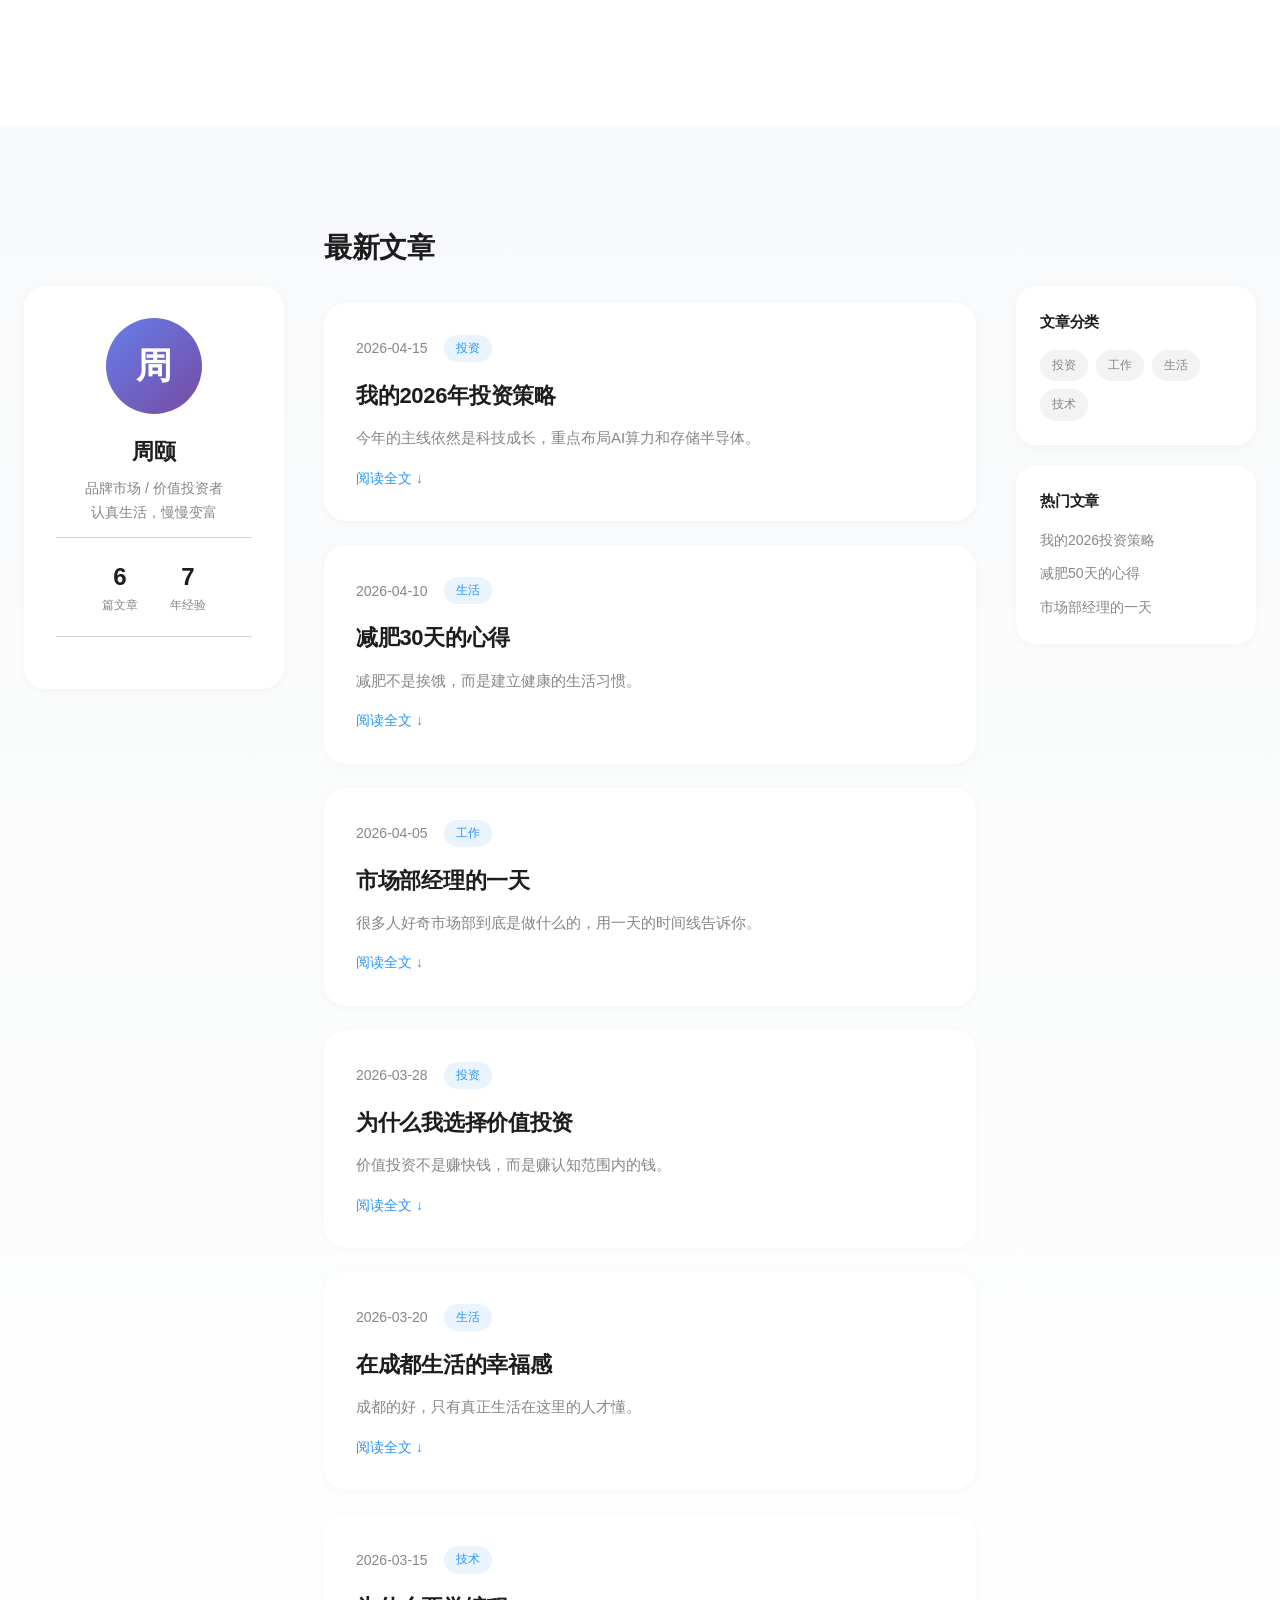
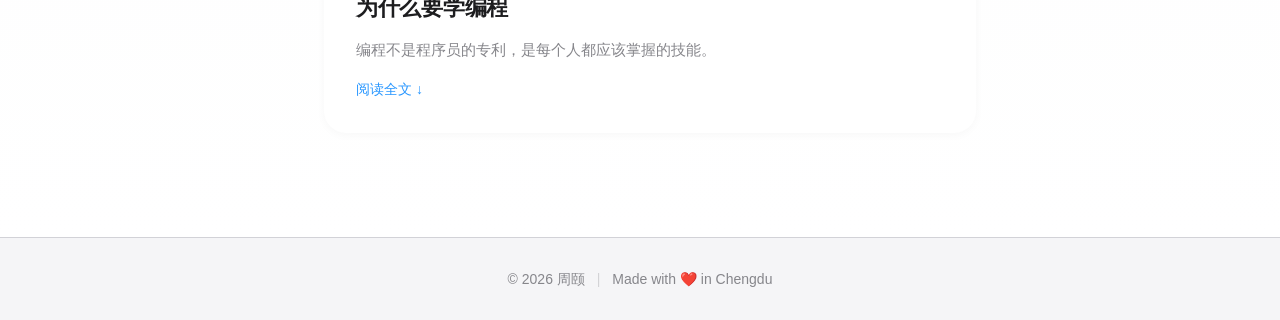
==== commit c560fb33: "Add files via upload" ====
--- a/index.html
+++ b/index.html
@@ -26,7 +26,7 @@
     <section id="hero" class="full-screen hero-screen">
         <div class="hero-background">
             <video autoplay muted loop playsinline class="hero-bg-video">
-                <source src="hero-video.mp4" type="video/mp4">
+                <source src="./hero-video.mp4" type="video/mp4">
             </video>
             <div class="hero-bg-overlay"></div>
         </div>
@@ -34,7 +34,7 @@
             <h1 class="hero-title">你好，我是周颐</h1>
             <p class="hero-engname">Mairo Chou</p>
             <p class="hero-subtitle">品牌市场 / 价值投资者 / 终身学习者</p>
-            <p class="hero-desc">在成都，认真生活，慢慢变富</p>
+            <p class="hero-desc">认真生活，慢慢变富</p>
         </div>
         <div class="scroll-hint">
             <span>向下滚动探索</span>
@@ -48,13 +48,13 @@
             <div class="section-header fade-in">
                 <p class="section-engtitle">ABOUT</p>
                 <h2 class="section-title">关于我</h2>
-                <p class="section-subtitle">90后，成都，在爱康国宾做市场</p>
+                <p class="section-subtitle">90后，在某健康管理集团做市场</p>
             </div>
             <div class="about-grid">
                 <div class="about-card fade-in">
                     <h3>工作经历</h3>
-                    <h4>爱康国宾 · 市场部经理</h4>
-                    <p>负责四川区域品牌市场，带领4人小团队。从新媒体专员一路成长，7年深耕大健康行业。</p>
+                    <h4>某健康管理集团 · 市场部经理</h4>
+                    <p>负责区域品牌市场，带领小型团队。从新媒体专员一路成长，多年深耕大健康行业。</p>
                 </div>
                 <div class="about-card fade-in">
                     <h3>技能标签</h3>
@@ -91,17 +91,17 @@
                 <div class="timeline-card fade-in">
                     <div class="timeline-icon">💼</div>
                     <div class="timeline-position">市场部经理</div>
-                    <div class="timeline-date">2021 - 至今 · 爱康国宾</div>
+                    <div class="timeline-date">2021 - 至今 · 某健康管理集团</div>
                     <ul class="timeline-desc">
-                        <li>负责四川区域品牌市场策略</li>
-                        <li>带领4人团队，年均活动50+场</li>
-                        <li>深耕企业客户与齿科业务</li>
+                        <li>负责区域品牌市场策略</li>
+                        <li>带领小型团队，年均活动数十场</li>
+                        <li>深耕企业客户与专项业务</li>
                     </ul>
                 </div>
                 <div class="timeline-card fade-in">
                     <div class="timeline-icon">📈</div>
                     <div class="timeline-position">市场主管</div>
-                    <div class="timeline-date">2018 - 2021 · 爱康国宾</div>
+                    <div class="timeline-date">2018 - 2021 · 某健康管理集团</div>
                     <ul class="timeline-desc">
                         <li>从执行层到策略层的蜕变</li>
                         <li>建立新媒体全平台运营体系</li>
@@ -205,7 +205,7 @@
                 <div class="life-card fade-in">
                     <div class="life-icon">⛰️</div>
                     <h3>户外徒步</h3>
-                    <p>周末约朋友爬青城山、赵公山，在山里找回内心的平静</p>
+                    <p>周末约朋友爬山徒步，在大自然里找回内心的平静</p>
                 </div>
                 <div class="life-card fade-in">
                     <div class="life-icon">🎤</div>
@@ -215,7 +215,7 @@
                 <div class="life-card fade-in">
                     <div class="life-icon">🍲</div>
                     <h3>火锅爱好者</h3>
-                    <p>成都人的本命。天星正源、罗二、五里关，都是心头好</p>
+                    <p>火锅爱好者，无辣不欢</p>
                 </div>
                 <div class="life-card fade-in">
                     <div class="life-icon">💻</div>
@@ -230,7 +230,7 @@
                 <div class="life-card fade-in">
                     <div class="life-icon">✈️</div>
                     <h3>旅行计划</h3>
-                    <p>基金定投存旅游基金，2027年和对象去哈尔滨看雪</p>
+                    <p>基金定投存旅游基金，计划去北方看雪</p>
                 </div>
             </div>
             <div class="life-quote fade-in">
@@ -248,8 +248,7 @@
                         <div class="avatar-placeholder">周</div>
                     </div>
                     <h3 class="profile-name">周颐</h3>
-                    <p class="profile-bio">品牌市场 / 价值投资者<br>在成都，认真生活，慢慢变富</p>
-                    <p class="profile-location">📍 成都</p>
+                    <p class="profile-bio">品牌市场 / 价值投资者<br>认真生活，慢慢变富</p>
                     <div class="profile-stats">
                         <div class="stat-item">
                             <span class="stat-number">6</span>
